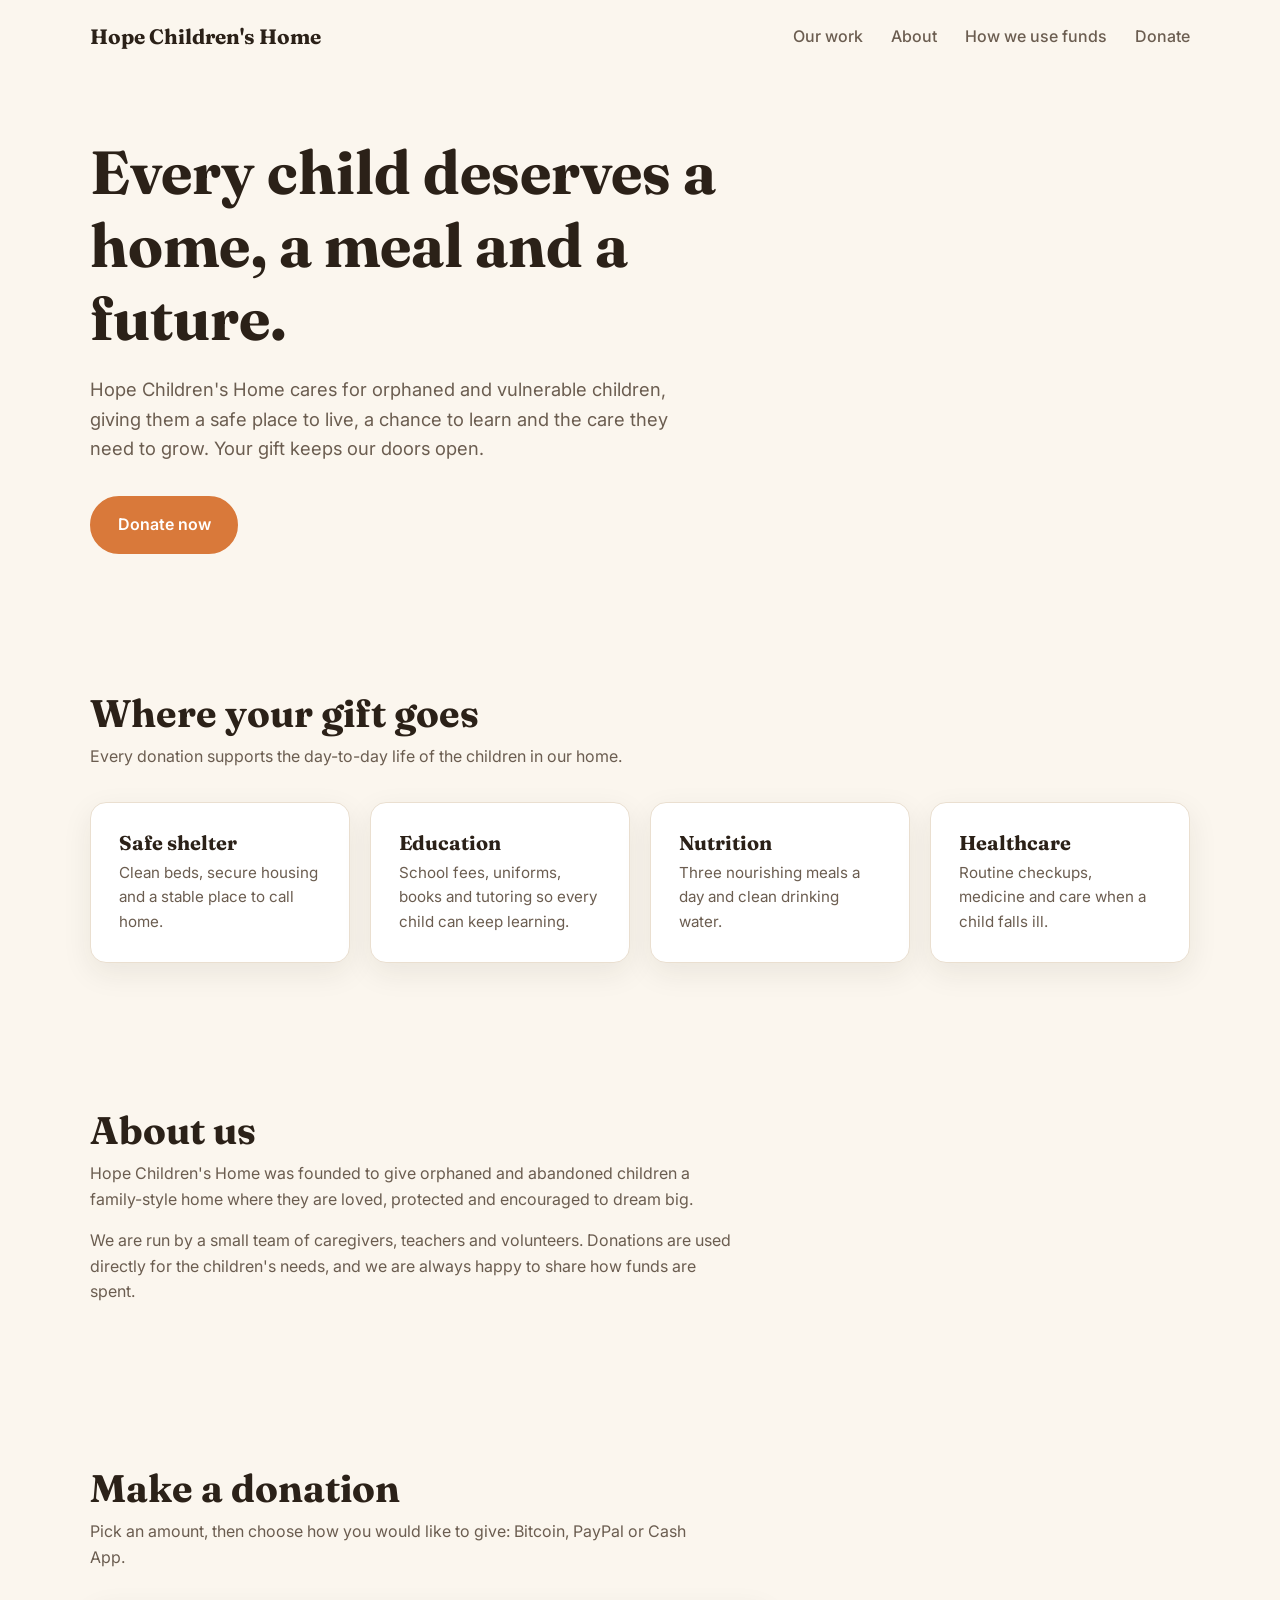
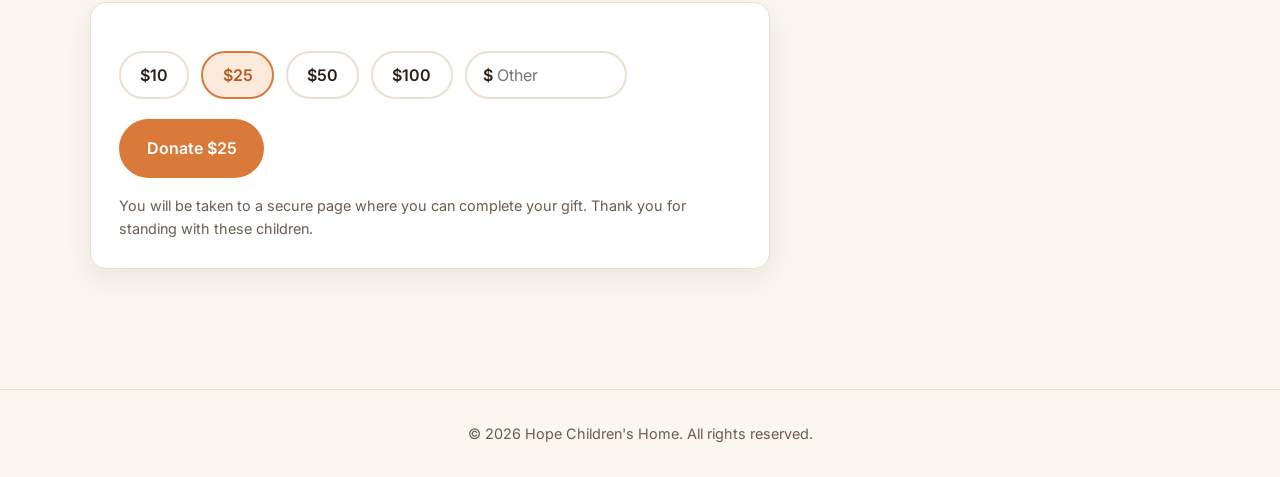
==== index.html @ 4f8c701b "m first commit" ====
<!DOCTYPE html>
<html lang="en">
<head>
  <meta charset="UTF-8">
  <meta name="viewport" content="width=device-width, initial-scale=1.0">
  <title>Donate | ZION ORPHANAGE</title>
  <meta name="description" content="Support Hope Children's Home with a donation of shelter, education, nutrition and healthcare for children in our care.">
  <link rel="preconnect" href="https://fonts.googleapis.com">
  <link rel="preconnect" href="https://fonts.gstatic.com" crossorigin>
  <link href="https://fonts.googleapis.com/css2?family=Fraunces:opsz,wght@9..144,600;9..144,700&family=Inter:wght@400;500;600&display=swap" rel="stylesheet">
  <link rel="stylesheet" href="styles.css">
</head>
<body>
  <div class="container">
    <header class="site">
      <a href="index.html" class="brand">Hope Children's Home</a>
      <nav>
        <a href="#impact">Our work</a>
        <a href="#about">About</a>
        <a href="use-of-funds.html">How we use funds</a>
        <a href="#donate">Donate</a>
      </nav>
    </header>

    <section class="hero">
      <h1>Every child deserves a home, a meal and a future.</h1>
      <p>Hope Children's Home cares for orphaned and vulnerable children, giving them a safe place to live, a chance to learn and the care they need to grow. Your gift keeps our doors open.</p>
      <a href="#donate" class="btn">Donate now</a>
    </section>

    <section id="impact">
      <h2 class="section-title">Where your gift goes</h2>
      <p class="section-lead">Every donation supports the day-to-day life of the children in our home.</p>
      <div class="grid impact">
        <div class="card">
          <h3>Safe shelter</h3>
          <p>Clean beds, secure housing and a stable place to call home.</p>
        </div>
        <div class="card">
          <h3>Education</h3>
          <p>School fees, uniforms, books and tutoring so every child can keep learning.</p>
        </div>
        <div class="card">
          <h3>Nutrition</h3>
          <p>Three nourishing meals a day and clean drinking water.</p>
        </div>
        <div class="card">
          <h3>Healthcare</h3>
          <p>Routine checkups, medicine and care when a child falls ill.</p>
        </div>
      </div>
    </section>

    <section id="about" class="about">
      <h2 class="section-title">About us</h2>
      <p>Hope Children's Home was founded to give orphaned and abandoned children a family-style home where they are loved, protected and encouraged to dream big.</p>
      <p>We are run by a small team of caregivers, teachers and volunteers. Donations are used directly for the children's needs, and we are always happy to share how funds are spent.</p>
    </section>

    <section id="donate">
      <h2 class="section-title">Make a donation</h2>
      <p class="section-lead">Pick an amount, then choose how you would like to give: Bitcoin, PayPal or Cash App.</p>
      <div class="card donate-card">
        <div class="amounts" role="group" aria-label="Choose a donation amount">
          <button class="chip" type="button" data-amount="10">$10</button>
          <button class="chip active" type="button" data-amount="25">$25</button>
          <button class="chip" type="button" data-amount="50">$50</button>
          <button class="chip" type="button" data-amount="100">$100</button>
          <label class="custom">
            $
            <input id="customAmount" type="text" inputmode="decimal" placeholder="Other" aria-label="Custom donation amount">
          </label>
        </div>
        <div class="donate-row">
          <a id="donateBtn" class="btn" href="donations.html?amount=25">Donate $25</a>
        </div>
        <p class="note">You will be taken to a secure page where you can complete your gift. Thank you for standing with these children.</p>
      </div>
    </section>
  </div>

  <footer class="site">
    <div class="container">
      <p>&copy; <span id="year"></span> Hope Children's Home. All rights reserved.</p>
    </div>
  </footer>

  <script src="script.js"></script>
</body>
</html>
---- styles.css ----
:root {
  --cream: #fbf6ee;
  --paper: #ffffff;
  --ink: #2b2118;
  --muted: #6b5d50;
  --accent: #d9793a;
  --accent-dark: #b35a22;
  --sage: #5f8a64;
  --line: #eadfd0;
  --soft: #faf4ea;
  --radius: 16px;
  --shadow: 0 10px 30px rgba(43, 33, 24, 0.08);
}

* { box-sizing: border-box; margin: 0; padding: 0; }

body {
  font-family: "Inter", system-ui, -apple-system, sans-serif;
  background: var(--cream);
  color: var(--ink);
  line-height: 1.6;
  min-height: 100vh;
  display: flex;
  flex-direction: column;
}

h1, h2, h3 {
  font-family: "Fraunces", Georgia, serif;
  line-height: 1.2;
}

a { color: inherit; }

.container { width: min(1100px, 92%); margin: 0 auto; flex: 1; }

.muted { color: var(--muted); }

/* ---------- Header / footer ---------- */
header.site {
  display: flex;
  justify-content: space-between;
  align-items: center;
  flex-wrap: wrap;
  gap: 0.75rem;
  padding: 1.25rem 0;
}

.brand {
  font-family: "Fraunces", Georgia, serif;
  font-weight: 700;
  font-size: 1.3rem;
  text-decoration: none;
  color: var(--ink);
}

nav a {
  margin-left: 1.5rem;
  text-decoration: none;
  color: var(--muted);
  font-weight: 500;
}
nav a:hover { color: var(--accent-dark); }

footer.site {
  border-top: 1px solid var(--line);
  padding: 2rem 0;
  color: var(--muted);
  font-size: 0.9rem;
  text-align: center;
  margin-top: 3rem;
}

/* ---------- Buttons ---------- */
.btn {
  display: inline-block;
  background: var(--accent);
  color: #fff;
  padding: 0.9rem 1.6rem;
  border-radius: 999px;
  text-decoration: none;
  font-weight: 600;
  font-size: 1rem;
  border: 2px solid var(--accent);
  cursor: pointer;
  font-family: inherit;
  transition: background 0.2s, transform 0.1s;
  text-align: center;
}
.btn:hover { background: var(--accent-dark); border-color: var(--accent-dark); }
.btn:active { transform: scale(0.98); }

.btn.secondary {
  background: transparent;
  color: var(--ink);
  border-color: var(--line);
}
.btn.secondary:hover {
  background: transparent;
  color: var(--accent-dark);
  border-color: var(--accent);
}

.row-buttons {
  display: flex;
  flex-wrap: wrap;
  gap: 0.6rem;
}

/* ---------- Home page ---------- */
section { padding: 4.5rem 0; }

.hero { padding: 4rem 0 4rem; }
.hero h1 {
  font-size: clamp(2.4rem, 5vw, 3.8rem);
  max-width: 16ch;
}
.hero p {
  font-size: 1.15rem;
  color: var(--muted);
  max-width: 52ch;
  margin: 1.2rem 0 2rem;
}

.section-title { font-size: clamp(1.8rem, 3.5vw, 2.4rem); margin-bottom: 0.5rem; }
.section-lead { color: var(--muted); max-width: 60ch; margin-bottom: 2rem; }

.card {
  background: var(--paper);
  border: 1px solid var(--line);
  border-radius: var(--radius);
  padding: 1.75rem;
  box-shadow: var(--shadow);
}

.grid {
  display: grid;
  gap: 1.25rem;
  grid-template-columns: repeat(auto-fit, minmax(220px, 1fr));
}

.impact h3 { font-size: 1.25rem; margin-bottom: 0.4rem; }
.impact p { color: var(--muted); font-size: 0.95rem; }

.about p { max-width: 65ch; color: var(--muted); margin-bottom: 1rem; }

.donate-card { max-width: 680px; }

.amounts {
  display: flex;
  flex-wrap: wrap;
  gap: 0.75rem;
  margin: 1.25rem 0;
}

.chip {
  border: 2px solid var(--line);
  background: var(--paper);
  padding: 0.75rem 1.2rem;
  border-radius: 999px;
  font-weight: 600;
  font-size: 1rem;
  cursor: pointer;
  color: var(--ink);
  font-family: inherit;
}
.chip:hover,
.chip.active {
  border-color: var(--accent);
  color: var(--accent-dark);
}
.chip.active { background: #fbe9dc; }

.custom {
  display: inline-flex;
  align-items: center;
  gap: 0.25rem;
  border: 2px solid var(--line);
  border-radius: 999px;
  padding: 0.45rem 1rem;
  background: var(--paper);
  font-weight: 600;
}
.custom input {
  border: none;
  outline: none;
  font-size: 1rem;
  width: 7rem;
  background: transparent;
  font-family: inherit;
  color: var(--ink);
}

.donate-row {
  display: flex;
  flex-wrap: wrap;
  align-items: center;
  gap: 1rem;
  margin-top: 1rem;
}

.note {
  color: var(--muted);
  font-size: 0.9rem;
  margin-top: 1rem;
}

/* ---------- Donations page ---------- */
.page-head { padding: 3rem 0 1.5rem; }
.page-head h1 { font-size: clamp(2rem, 4vw, 2.8rem); margin-bottom: 0.5rem; }

.summary {
  display: flex;
  flex-wrap: wrap;
  justify-content: space-between;
  align-items: center;
  gap: 1rem;
  margin-bottom: 2rem;
}

.tag {
  font-size: 0.8rem;
  text-transform: uppercase;
  letter-spacing: 0.08em;
  color: var(--sage);
  font-weight: 600;
}

.amount-big {
  font-family: "Fraunces", Georgia, serif;
  font-size: 2.2rem;
  font-weight: 700;
}

.methods {
  display: grid;
  gap: 1.5rem;
  grid-template-columns: repeat(auto-fit, minmax(300px, 1fr));
}

.method h2 {
  font-size: 1.5rem;
  margin: 0.25rem 0 0.5rem;
}
.method p {
  color: var(--muted);
  margin-bottom: 1rem;
}
.method .method-off { font-style: italic; }

.address {
  font-family: ui-monospace, SFMono-Regular, Menlo, Consolas, monospace;
  font-size: 0.85rem;
  background: var(--soft);
  border: 1px dashed var(--line);
  padding: 0.8rem;
  border-radius: 10px;
  word-break: break-all;
  margin: 0.5rem 0 1rem;
}

.qr {
  display: flex;
  justify-content: center;
  min-height: 180px;
  margin: 0.5rem 0;
}
.qr img,
.qr canvas { border-radius: 8px; }

.status {
  font-size: 0.9rem;
  color: var(--sage);
  min-height: 1.4em;
  margin-top: 0.6rem;
}

.thanks {
  margin-top: 2rem;
  background: #f1f7f1;
  border-color: #cfe3cf;
}
.thanks h2 { font-size: 1.5rem; margin-bottom: 0.5rem; }
.thanks p { color: var(--muted); margin-bottom: 0.75rem; }
.thanks a { color: var(--accent-dark); }

.spending { margin-bottom: 2.5rem; }
.spending h2 { font-size: 1.3rem; margin: 0.4rem 0 0.5rem; }
.spending p { color: var(--muted); font-size: 0.95rem; }
.transparency { padding: 2rem 0 0; }
.transparency p { color: var(--muted); margin-bottom: 0.9rem; max-width: 65ch; }

.back {
  display: inline-block;
  margin-top: 2.5rem;
  color: var(--muted);
}

@media (max-width: 640px) {
  nav a { margin-left: 0.9rem; }
  section { padding: 3rem 0; }
}
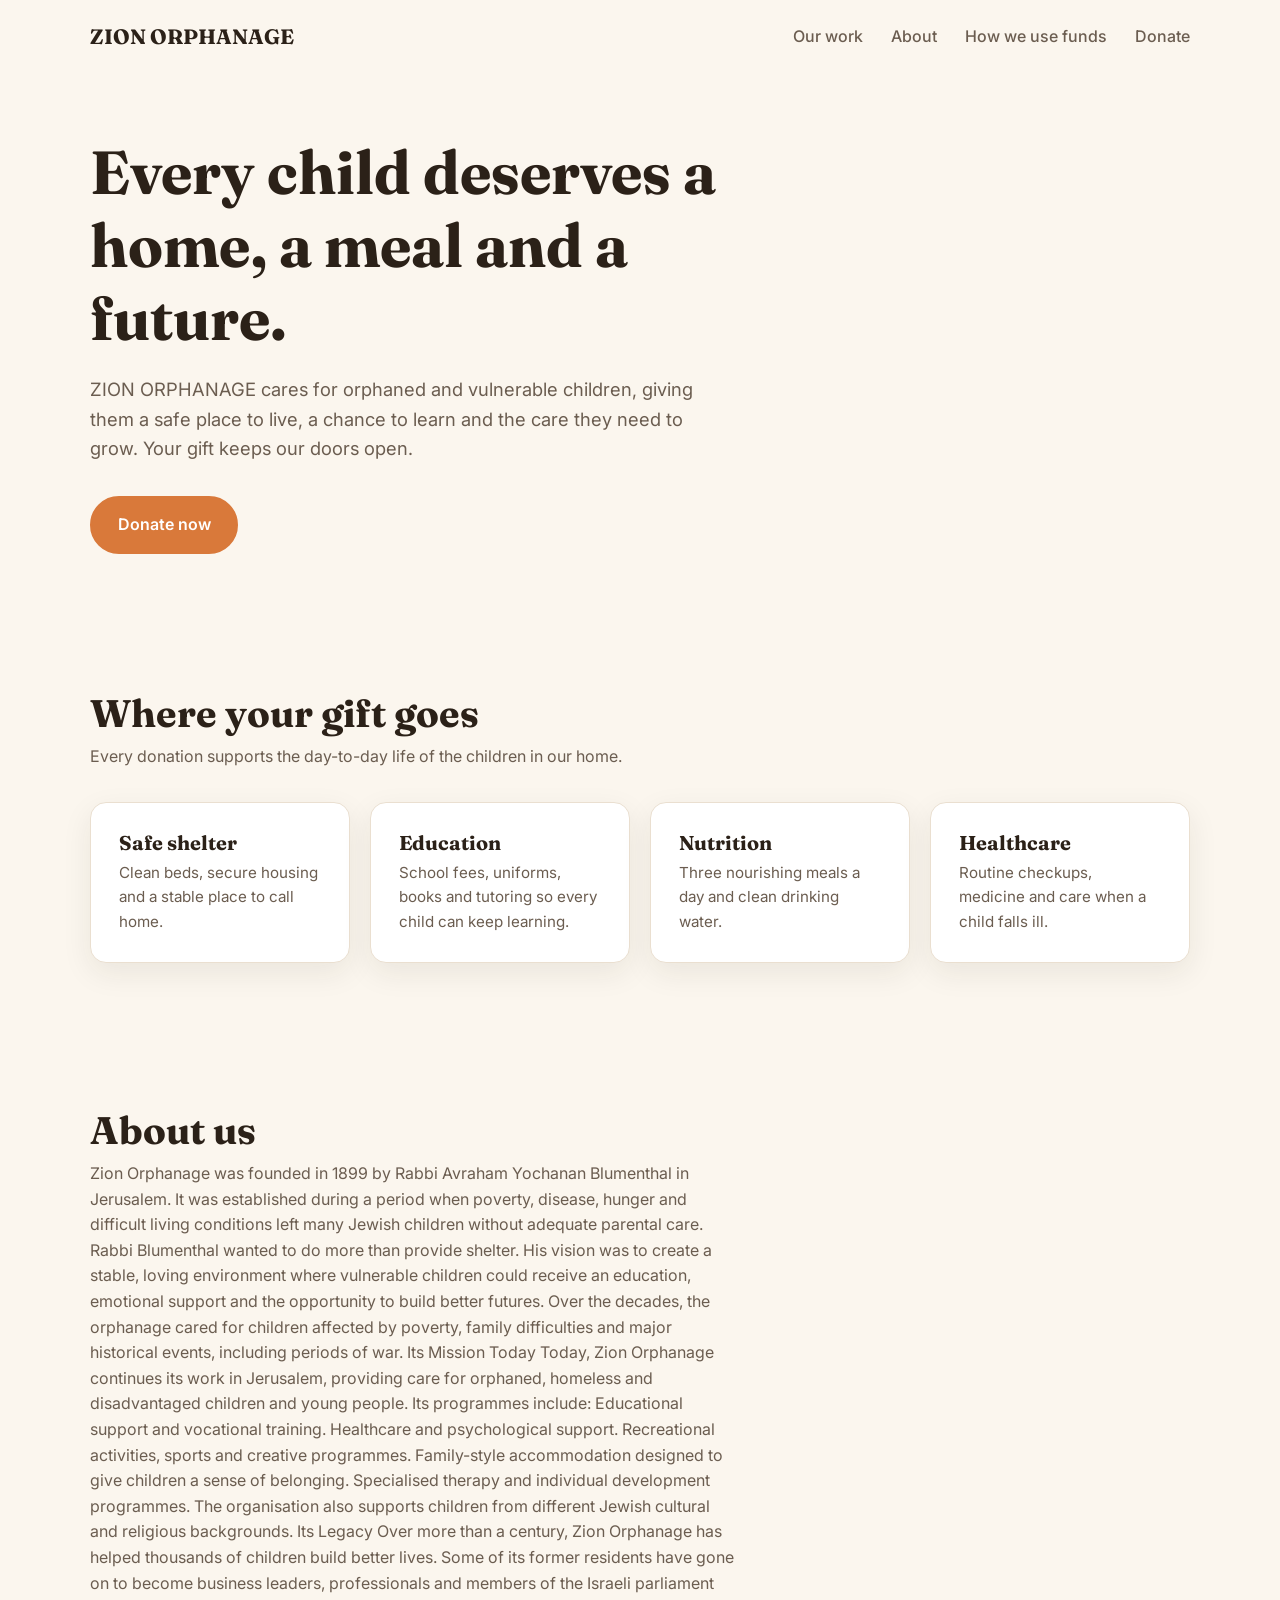
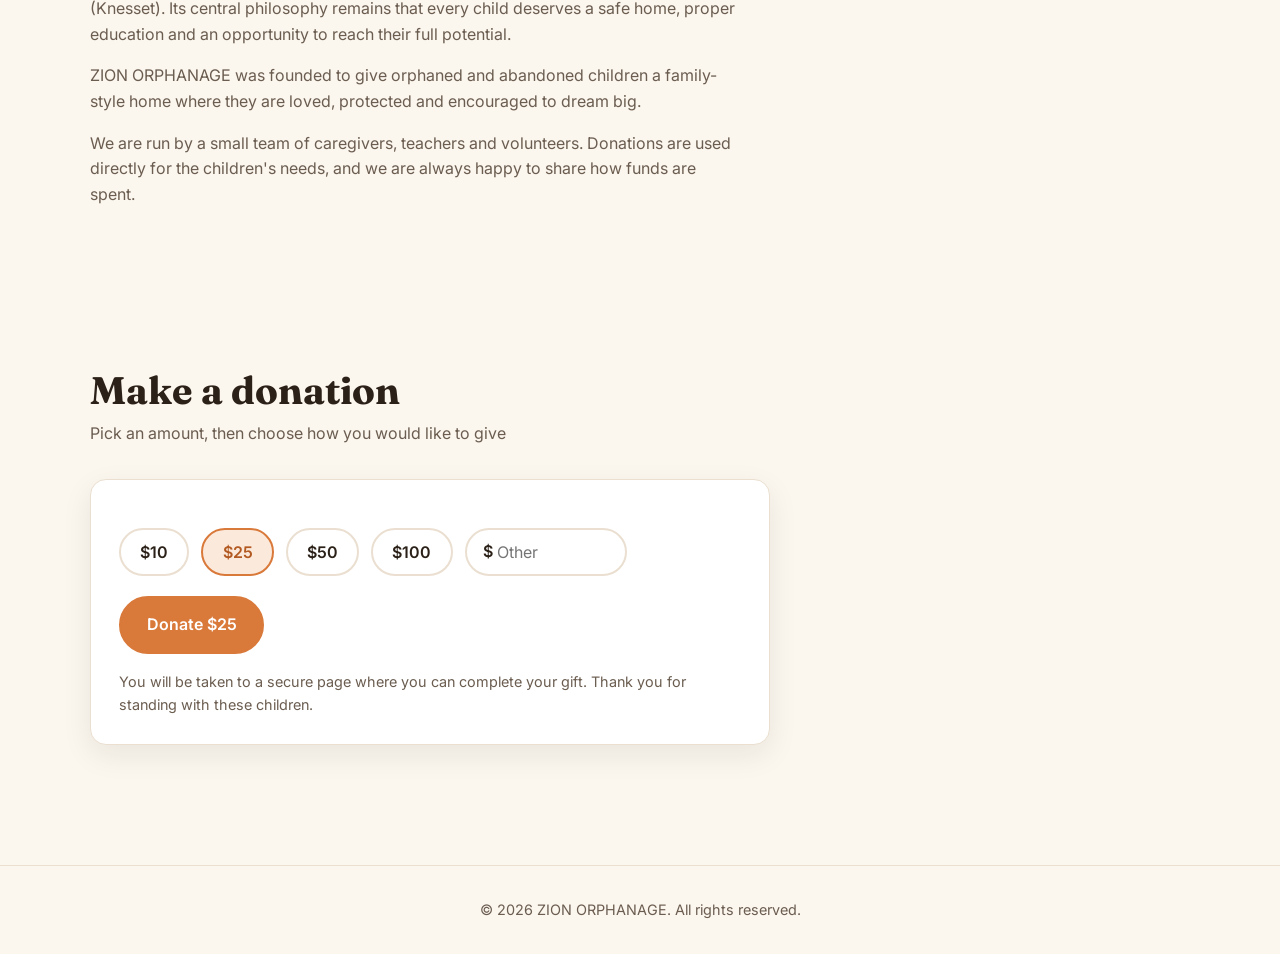
==== commit 6c2e928d: "final commit" ====
--- a/index.html
+++ b/index.html
@@ -4,7 +4,7 @@
   <meta charset="UTF-8">
   <meta name="viewport" content="width=device-width, initial-scale=1.0">
   <title>Donate | ZION ORPHANAGE</title>
-  <meta name="description" content="Support Hope Children's Home with a donation of shelter, education, nutrition and healthcare for children in our care.">
+  <meta name="description" content="Support ZION ORPHANAGE with a donation of shelter, education, nutrition and healthcare for children in our care.">
   <link rel="preconnect" href="https://fonts.googleapis.com">
   <link rel="preconnect" href="https://fonts.gstatic.com" crossorigin>
   <link href="https://fonts.googleapis.com/css2?family=Fraunces:opsz,wght@9..144,600;9..144,700&family=Inter:wght@400;500;600&display=swap" rel="stylesheet">
@@ -13,7 +13,7 @@
 <body>
   <div class="container">
     <header class="site">
-      <a href="index.html" class="brand">Hope Children's Home</a>
+      <a href="index.html" class="brand">ZION ORPHANAGE</a>
       <nav>
         <a href="#impact">Our work</a>
         <a href="#about">About</a>
@@ -24,7 +24,7 @@
 
     <section class="hero">
       <h1>Every child deserves a home, a meal and a future.</h1>
-      <p>Hope Children's Home cares for orphaned and vulnerable children, giving them a safe place to live, a chance to learn and the care they need to grow. Your gift keeps our doors open.</p>
+      <p>ZION ORPHANAGE cares for orphaned and vulnerable children, giving them a safe place to live, a chance to learn and the care they need to grow. Your gift keeps our doors open.</p>
       <a href="#donate" class="btn">Donate now</a>
     </section>
 
@@ -53,13 +53,28 @@
 
     <section id="about" class="about">
       <h2 class="section-title">About us</h2>
-      <p>Hope Children's Home was founded to give orphaned and abandoned children a family-style home where they are loved, protected and encouraged to dream big.</p>
+      <p>Zion Orphanage was founded in 1899 by Rabbi Avraham Yochanan Blumenthal in Jerusalem. It was established during a period when poverty, disease, hunger and difficult living conditions left many Jewish children without adequate parental care.
+Rabbi Blumenthal wanted to do more than provide shelter. His vision was to create a stable, loving environment where vulnerable children could receive an education, emotional support and the opportunity to build better futures.
+Over the decades, the orphanage cared for children affected by poverty, family difficulties and major historical events, including periods of war.
+Its Mission Today
+Today, Zion Orphanage continues its work in Jerusalem, providing care for orphaned, homeless and disadvantaged children and young people.
+Its programmes include:
+Educational support and vocational training.
+Healthcare and psychological support.
+Recreational activities, sports and creative programmes.
+Family-style accommodation designed to give children a sense of belonging.
+Specialised therapy and individual development programmes.
+The organisation also supports children from different Jewish cultural and religious backgrounds.
+Its Legacy
+Over more than a century, Zion Orphanage has helped thousands of children build better lives. Some of its former residents have gone on to become business leaders, professionals and members of the Israeli parliament (Knesset).
+Its central philosophy remains that every child deserves a safe home, proper education and an opportunity to reach their full potential.</p>
+      <p>ZION ORPHANAGE was founded to give orphaned and abandoned children a family-style home where they are loved, protected and encouraged to dream big.</p>
       <p>We are run by a small team of caregivers, teachers and volunteers. Donations are used directly for the children's needs, and we are always happy to share how funds are spent.</p>
     </section>
 
     <section id="donate">
       <h2 class="section-title">Make a donation</h2>
-      <p class="section-lead">Pick an amount, then choose how you would like to give: Bitcoin, PayPal or Cash App.</p>
+      <p class="section-lead">Pick an amount, then choose how you would like to give</p>
       <div class="card donate-card">
         <div class="amounts" role="group" aria-label="Choose a donation amount">
           <button class="chip" type="button" data-amount="10">$10</button>
@@ -81,7 +96,7 @@
 
   <footer class="site">
     <div class="container">
-      <p>&copy; <span id="year"></span> Hope Children's Home. All rights reserved.</p>
+      <p>&copy; <span id="year"></span> ZION ORPHANAGE. All rights reserved.</p>
     </div>
   </footer>
 
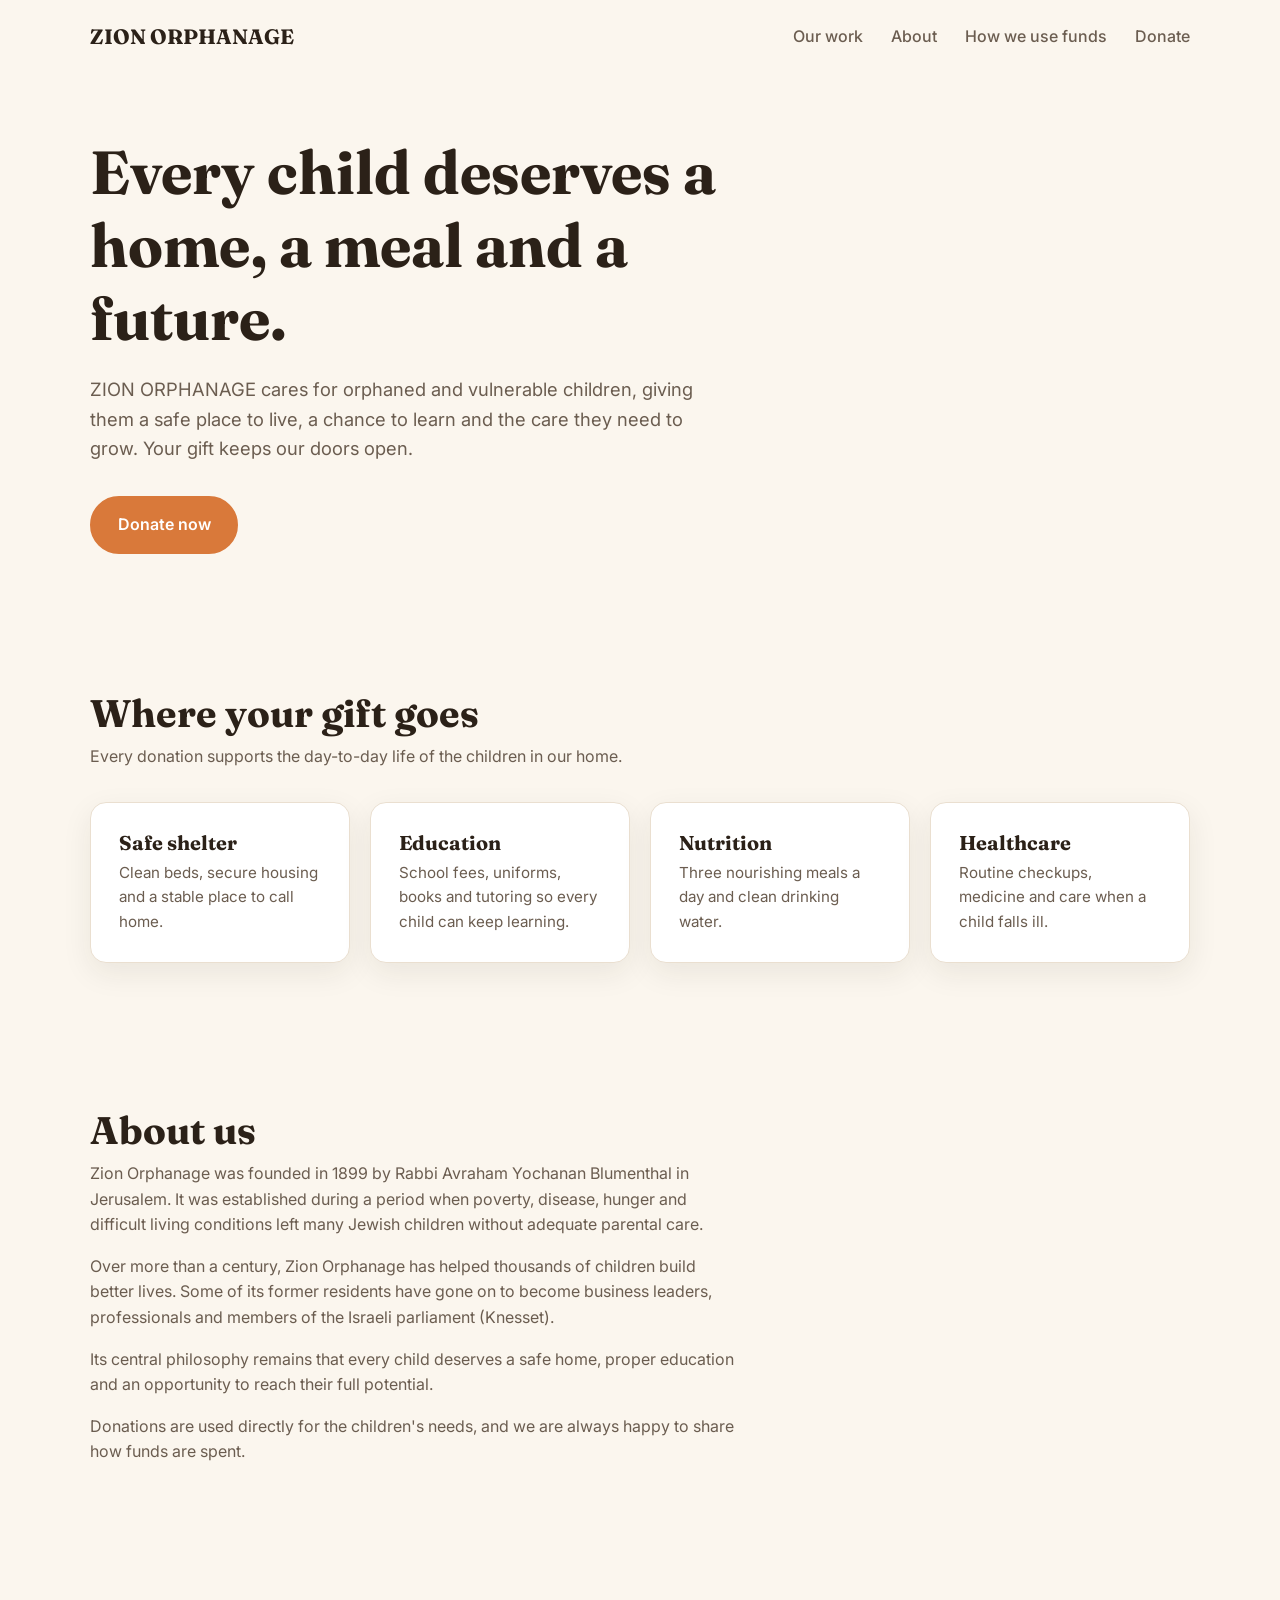
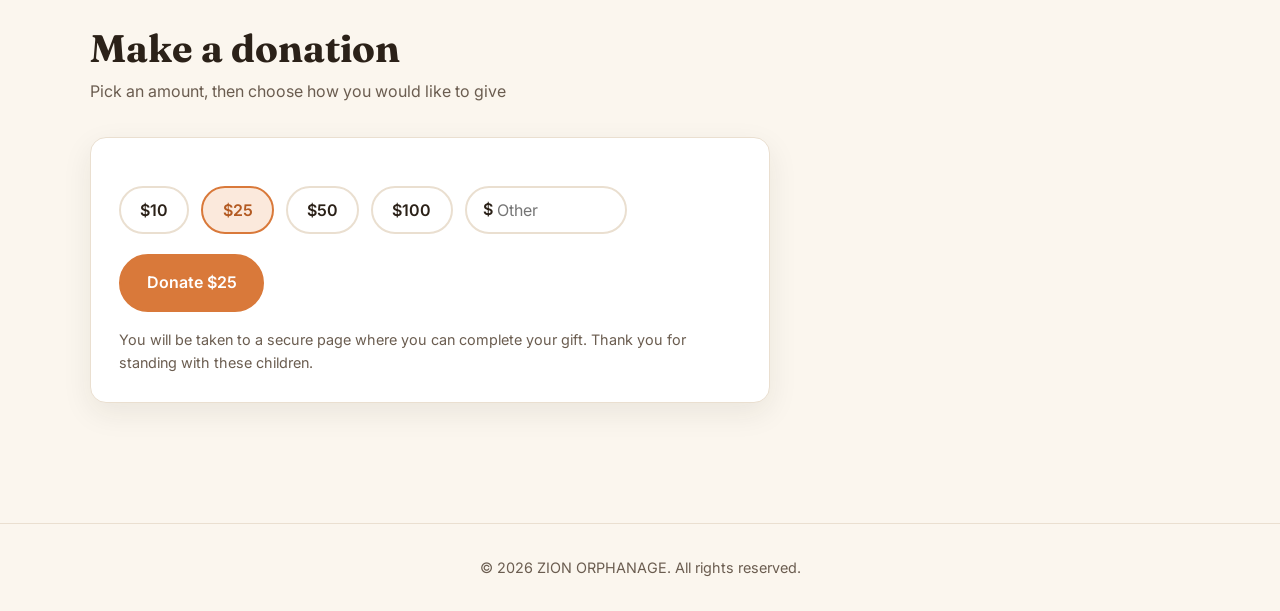
==== commit 1d5eb732: "made changes" ====
--- a/index.html
+++ b/index.html
@@ -54,22 +54,11 @@
     <section id="about" class="about">
       <h2 class="section-title">About us</h2>
       <p>Zion Orphanage was founded in 1899 by Rabbi Avraham Yochanan Blumenthal in Jerusalem. It was established during a period when poverty, disease, hunger and difficult living conditions left many Jewish children without adequate parental care.
-Rabbi Blumenthal wanted to do more than provide shelter. His vision was to create a stable, loving environment where vulnerable children could receive an education, emotional support and the opportunity to build better futures.
-Over the decades, the orphanage cared for children affected by poverty, family difficulties and major historical events, including periods of war.
-Its Mission Today
-Today, Zion Orphanage continues its work in Jerusalem, providing care for orphaned, homeless and disadvantaged children and young people.
-Its programmes include:
-Educational support and vocational training.
-Healthcare and psychological support.
-Recreational activities, sports and creative programmes.
-Family-style accommodation designed to give children a sense of belonging.
-Specialised therapy and individual development programmes.
-The organisation also supports children from different Jewish cultural and religious backgrounds.
-Its Legacy
-Over more than a century, Zion Orphanage has helped thousands of children build better lives. Some of its former residents have gone on to become business leaders, professionals and members of the Israeli parliament (Knesset).
-Its central philosophy remains that every child deserves a safe home, proper education and an opportunity to reach their full potential.</p>
-      <p>ZION ORPHANAGE was founded to give orphaned and abandoned children a family-style home where they are loved, protected and encouraged to dream big.</p>
-      <p>We are run by a small team of caregivers, teachers and volunteers. Donations are used directly for the children's needs, and we are always happy to share how funds are spent.</p>
+
+      <p>Over more than a century, Zion Orphanage has helped thousands of children build better lives. Some of its former residents have gone on to become business leaders, professionals and members of the Israeli parliament (Knesset).</p>
+      <p>Its central philosophy remains that every child deserves a safe home, proper education and an opportunity to reach their full potential.</p>
+      
+      <p>Donations are used directly for the children's needs, and we are always happy to share how funds are spent.</p>
     </section>
 
     <section id="donate">
--- a/styles.css
+++ b/styles.css
@@ -234,17 +234,39 @@
 .methods {
   display: grid;
   gap: 1.5rem;
-  grid-template-columns: repeat(auto-fit, minmax(300px, 1fr));
-}
+  grid-template-columns: repeat(auto-fit, minmax(260px, 1fr));
+  align-items: start;
+}
+
+.method { padding: 1.25rem; }
+
+.brand-badge {
+  height: 64px;
+  border-radius: 12px;
+  display: flex;
+  align-items: center;
+  justify-content: center;
+  font-family: "Inter", system-ui, sans-serif;
+  font-weight: 800;
+  font-size: 1.35rem;
+  letter-spacing: -0.02em;
+  margin-bottom: 1rem;
+}
+.brand-badge.paypal { background: #003087; color: #ffffff; }
+.brand-badge.paypal .pal { color: #009cde; margin-left: 1px; }
+.brand-badge.cashapp { background: #00d64f; color: #0b0b0b; }
+.brand-badge.bitcoin { background: #f7931a; color: #ffffff; }
 
 .method h2 {
-  font-size: 1.5rem;
-  margin: 0.25rem 0 0.5rem;
+  font-size: 1.4rem;
+  margin: 0.25rem 0 0.4rem;
 }
 .method p {
   color: var(--muted);
-  margin-bottom: 1rem;
-}
+  font-size: 0.95rem;
+  margin-bottom: 0.9rem;
+}
+.method .row-buttons .btn { flex: 1 1 auto; }
 .method .method-off { font-style: italic; }
 
 .address {
